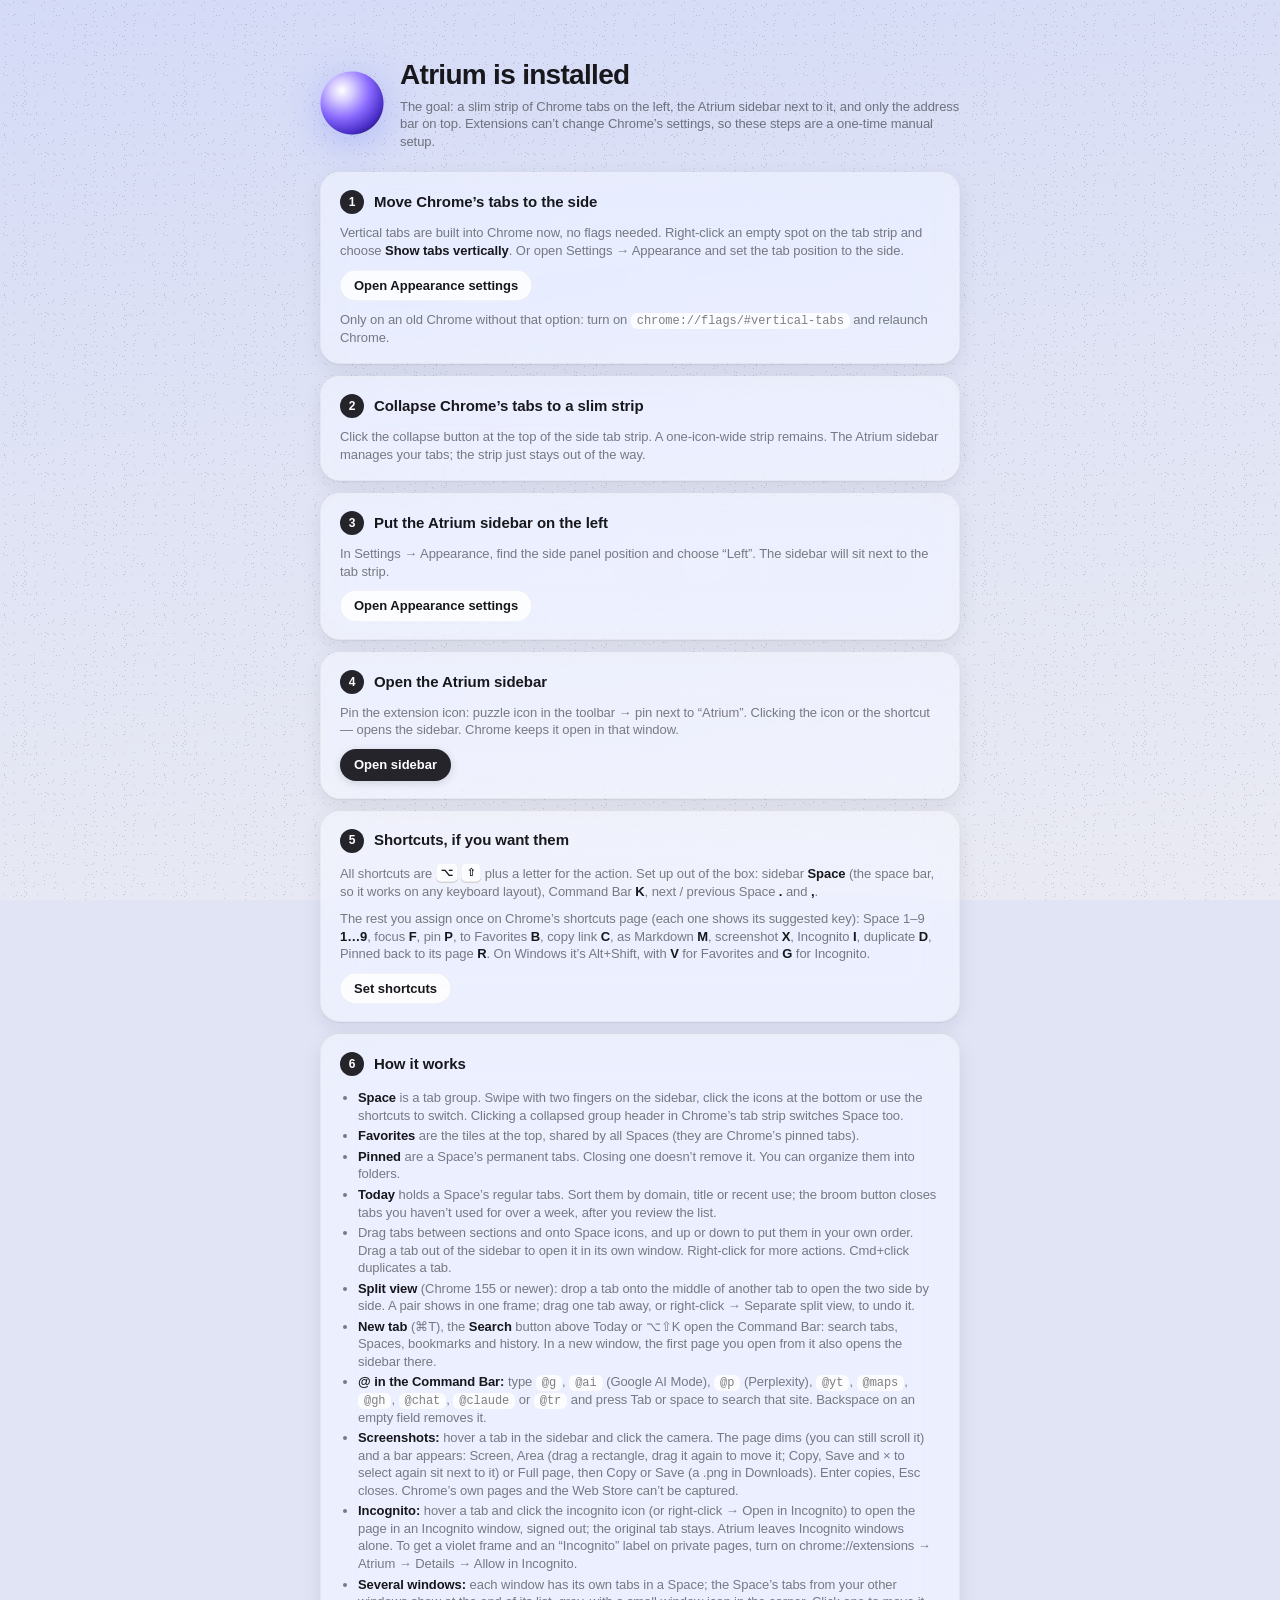
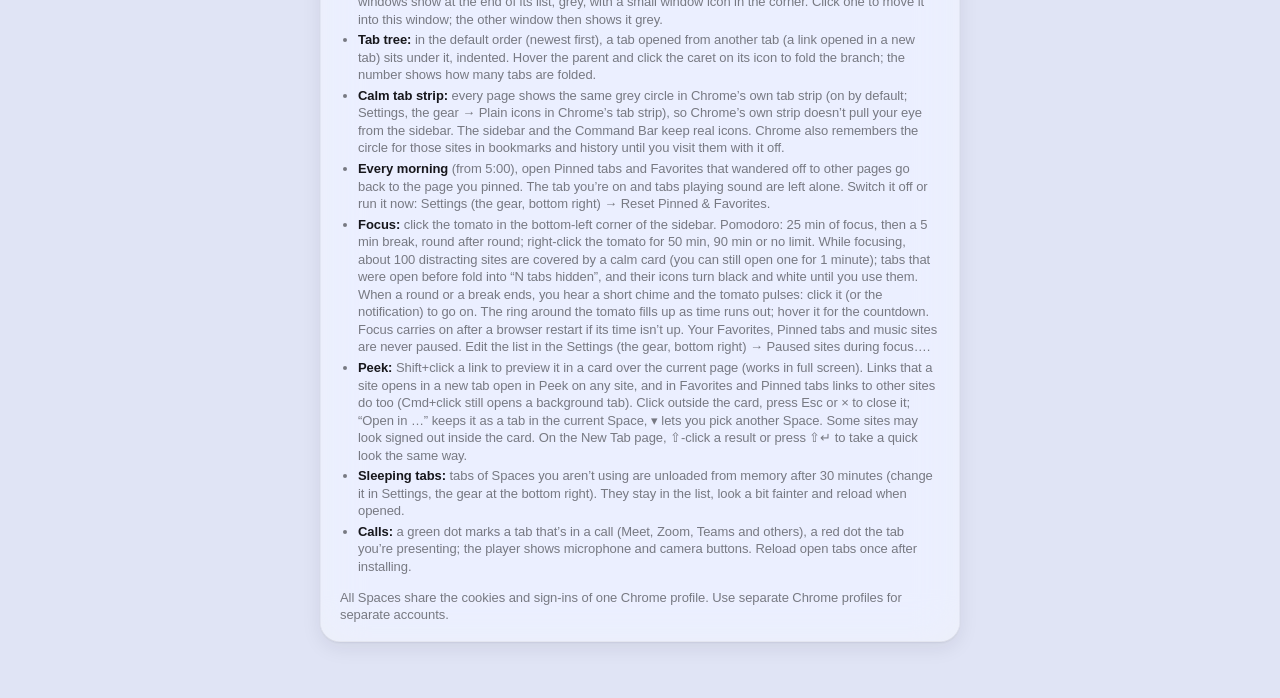
==== onboarding.html @ 85929423 "Atrium 1.5.4 Vertical tabs, Spaces and a sidebar for Chrome: Favorites, Pinned, Today, Command Bar, " ====
<!doctype html>
<html lang="en">
<head>
  <meta charset="utf-8">
  <meta name="viewport" content="width=device-width, initial-scale=1">
  <title>Atrium — Setup</title>
  <link rel="stylesheet" href="ui.css">
  <link rel="icon" href="icons/icon-32.png">
  <style>
    body {
      min-height: 100vh; padding: 56px 16px;
      background-attachment: fixed;
    }
    main { max-width: 640px; margin: 0 auto; display: grid; gap: 12px; }
    .hero { display: flex; gap: 16px; align-items: center; margin-bottom: 10px; }
    .hero img { width: 64px; height: 64px; filter: drop-shadow(0 8px 20px rgba(91, 108, 255, 0.35)); }
    h1 { font-size: 28px; font-weight: 750; letter-spacing: -0.025em; margin: 0 0 4px; }
    p { margin: 0; color: var(--muted); font-weight: 450; }
    .step {
      padding: 18px 20px; display: grid; gap: 10px; border-radius: 20px;
      background: var(--glass); -webkit-backdrop-filter: var(--blur); backdrop-filter: var(--blur);
      box-shadow: inset 0 0.5px 0 var(--glass-edge), inset 0 0 0 0.5px var(--hairline), var(--glass-shadow);
    }
    .step h2 { margin: 0; font-size: 15px; font-weight: 700; display: flex; align-items: center; gap: 10px; }
    .step h2 span {
      width: 24px; height: 24px; border-radius: 999px; display: grid; place-items: center; flex: none;
      background: var(--ui); color: var(--ui-text); font-size: 12px;
    }
    code { background: var(--glass-strong); padding: 1px 6px; border-radius: 6px; font: 500 12px ui-monospace, SFMono-Regular, Menlo, monospace; }
    /* Shortcuts as key caps, sitting on the text line. */
    .keys { display: inline-flex; gap: 3px; vertical-align: 1px; }
    kbd {
      display: inline-grid; place-items: center; min-width: 20px; height: 20px; padding: 0 5px; border-radius: 5px;
      font: 600 11px/1 -apple-system, BlinkMacSystemFont, "SF Pro Text", system-ui, sans-serif; color: var(--text);
      background: var(--glass-strong);
      box-shadow: inset 0 0 0 0.5px var(--hairline), inset 0 -1.5px 0 color-mix(in srgb, var(--text) 14%, transparent);
    }
    .line { display: flex; gap: 8px; align-items: center; flex-wrap: wrap; }
    ul { margin: 0; padding-left: 18px; color: var(--muted); }
    li { margin: 3px 0; }
    b { color: var(--text); }
  </style>
</head>
<body class="paper">
  <main>
    <div class="hero">
      <img src="icons/icon-128.png" alt="">
      <div>
        <h1>Atrium is installed</h1>
        <p>The goal: a slim strip of Chrome tabs on the left, the Atrium sidebar next to it, and only the address bar on top. Extensions can’t change Chrome’s settings, so these steps are a one-time manual setup.</p>
      </div>
    </div>

    <section class="step">
      <h2><span>1</span>Move Chrome’s tabs to the side</h2>
      <p>Vertical tabs are built into Chrome now, no flags needed. Right-click an empty spot on the tab strip and choose <b>Show tabs vertically</b>. Or open Settings → Appearance and set the tab position to the side.</p>
      <div class="line"><button class="btn" data-open="chrome://settings/appearance">Open Appearance settings</button></div>
      <p>Only on an old Chrome without that option: turn on <code>chrome://flags/#vertical-tabs</code> and relaunch Chrome.</p>
    </section>

    <section class="step">
      <h2><span>2</span>Collapse Chrome’s tabs to a slim strip</h2>
      <p>Click the collapse button at the top of the side tab strip. A one-icon-wide strip remains. The Atrium sidebar manages your tabs; the strip just stays out of the way.</p>
    </section>

    <section class="step">
      <h2><span>3</span>Put the Atrium sidebar on the left</h2>
      <p>In Settings → Appearance, find the side panel position and choose “Left”. The sidebar will sit next to the tab strip.</p>
      <div class="line"><button class="btn" data-open="chrome://settings/appearance">Open Appearance settings</button></div>
    </section>

    <section class="step">
      <h2><span>4</span>Open the Atrium sidebar</h2>
      <p>Pin the extension icon: puzzle icon in the toolbar → pin next to “Atrium”. Clicking the icon or the shortcut <span id="k-panel">—</span> opens the sidebar. Chrome keeps it open in that window.</p>
      <div class="line"><button class="btn primary" id="open-panel">Open sidebar</button></div>
    </section>

    <section class="step">
      <h2><span>5</span>Shortcuts, if you want them</h2>
      <p>All shortcuts are <span class="keys"><kbd>⌥</kbd><kbd>⇧</kbd></span> plus a letter for the action. Set up out of the box: sidebar <b>Space</b> (the space bar, so it works on any keyboard layout), Command Bar <b>K</b>, next / previous Space <b>.</b> and <b>,</b>.</p>
      <p>The rest you assign once on Chrome’s shortcuts page (each one shows its suggested key): Space 1–9 <b>1…9</b>, focus <b>F</b>, pin <b>P</b>, to Favorites <b>B</b>, copy link <b>C</b>, as Markdown <b>M</b>, screenshot <b>X</b>, Incognito <b>I</b>, duplicate <b>D</b>, Pinned back to its page <b>R</b>. On Windows it’s Alt+Shift, with <b>V</b> for Favorites and <b>G</b> for Incognito.</p>
      <div class="line"><button class="btn" data-open="chrome://extensions/shortcuts">Set shortcuts</button></div>
    </section>

    <section class="step">
      <h2><span>6</span>How it works</h2>
      <ul>
        <li><b>Space</b> is a tab group. Swipe with two fingers on the sidebar, click the icons at the bottom or use the shortcuts to switch. Clicking a collapsed group header in Chrome’s tab strip switches Space too.</li>
        <li><b>Favorites</b> are the tiles at the top, shared by all Spaces (they are Chrome’s pinned tabs).</li>
        <li><b>Pinned</b> are a Space’s permanent tabs. Closing one doesn’t remove it. You can organize them into folders.</li>
        <li><b>Today</b> holds a Space’s regular tabs. Sort them by domain, title or recent use; the broom button closes tabs you haven’t used for over a week, after you review the list.</li>
        <li>Drag tabs between sections and onto Space icons, and up or down to put them in your own order. Drag a tab out of the sidebar to open it in its own window. Right-click for more actions. Cmd+click duplicates a tab.</li>
        <li><b>Split view</b> (Chrome 155 or newer): drop a tab onto the middle of another tab to open the two side by side. A pair shows in one frame; drag one tab away, or right-click → Separate split view, to undo it.</li>
        <li><b>New tab</b> (⌘T), the <b>Search</b> button above Today or ⌥⇧K open the Command Bar: search tabs, Spaces, bookmarks and history. In a new window, the first page you open from it also opens the sidebar there.</li>
        <li><b>@ in the Command Bar:</b> type <code>@g</code>, <code>@ai</code> (Google AI Mode), <code>@p</code> (Perplexity), <code>@yt</code>, <code>@maps</code>, <code>@gh</code>, <code>@chat</code>, <code>@claude</code> or <code>@tr</code> and press Tab or space to search that site. Backspace on an empty field removes it.</li>
        <li><b>Screenshots:</b> hover a tab in the sidebar and click the camera. The page dims (you can still scroll it) and a bar appears: Screen, Area (drag a rectangle, drag it again to move it; Copy, Save and × to select again sit next to it) or Full page, then Copy or Save (a .png in Downloads). Enter copies, Esc closes. Chrome’s own pages and the Web Store can’t be captured.</li>
        <li><b>Incognito:</b> hover a tab and click the incognito icon (or right-click → Open in Incognito) to open the page in an Incognito window, signed out; the original tab stays. Atrium leaves Incognito windows alone. To get a violet frame and an “Incognito” label on private pages, turn on chrome://extensions → Atrium → Details → Allow in Incognito.</li>
        <li><b>Several windows:</b> each window has its own tabs in a Space; the Space’s tabs from your other windows show at the end of its list, grey, with a small window icon in the corner. Click one to move it into this window; the other window then shows it grey.</li>
        <li><b>Tab tree:</b> in the default order (newest first), a tab opened from another tab (a link opened in a new tab) sits under it, indented. Hover the parent and click the caret on its icon to fold the branch; the number shows how many tabs are folded.</li>
        <li><b>Calm tab strip:</b> every page shows the same grey circle in Chrome’s own tab strip (on by default; Settings, the gear → Plain icons in Chrome’s tab strip), so Chrome’s own strip doesn’t pull your eye from the sidebar. The sidebar and the Command Bar keep real icons. Chrome also remembers the circle for those sites in bookmarks and history until you visit them with it off.</li>
        <li><b>Every morning</b> (from 5:00), open Pinned tabs and Favorites that wandered off to other pages go back to the page you pinned. The tab you’re on and tabs playing sound are left alone. Switch it off or run it now: Settings (the gear, bottom right) → Reset Pinned &amp; Favorites.</li>
        <li><b>Focus:</b> click the tomato in the bottom-left corner of the sidebar. Pomodoro: 25 min of focus, then a 5 min break, round after round; right-click the tomato for 50 min, 90 min or no limit. While focusing, about 100 distracting sites are covered by a calm card (you can still open one for 1 minute); tabs that were open before fold into “N tabs hidden”, and their icons turn black and white until you use them. When a round or a break ends, you hear a short chime and the tomato pulses: click it (or the notification) to go on. The ring around the tomato fills up as time runs out; hover it for the countdown. Focus carries on after a browser restart if its time isn’t up. Your Favorites, Pinned tabs and music sites are never paused. Edit the list in the Settings (the gear, bottom right) → Paused sites during focus….</li>
        <li><b>Peek:</b> Shift+click a link to preview it in a card over the current page (works in full screen). Links that a site opens in a new tab open in Peek on any site, and in Favorites and Pinned tabs links to other sites do too (Cmd+click still opens a background tab). Click outside the card, press Esc or × to close it; “Open in …” keeps it as a tab in the current Space, ▾ lets you pick another Space. Some sites may look signed out inside the card. On the New Tab page, ⇧-click a result or press ⇧↵ to take a quick look the same way.</li>
        <li><b>Sleeping tabs:</b> tabs of Spaces you aren’t using are unloaded from memory after 30 minutes (change it in Settings, the gear at the bottom right). They stay in the list, look a bit fainter and reload when opened.</li>
        <li><b>Calls:</b> a green dot marks a tab that’s in a call (Meet, Zoom, Teams and others), a red dot the tab you’re presenting; the player shows microphone and camera buttons. Reload open tabs once after installing.</li>
      </ul>
      <p>All Spaces share the cookies and sign-ins of one Chrome profile. Use separate Chrome profiles for separate accounts.</p>
    </section>
  </main>
  <script type="module" src="onboarding.js"></script>
</body>
</html>
---- ui.css ----
/* Shared design system: Space-tinted surfaces + iOS 26 "Liquid Glass" materials.
   Used by the side panel, the Command Bar and the onboarding page. */

/* Registered so the Space colour can animate (gradients follow it smoothly). */
@property --accent {
  syntax: '<color>';
  inherits: true;
  initial-value: #5b6cff;
}

:root {
  --accent: #5b6cff;

  /* base */
  --bg: #f3f1f6;
  --text: #17171c;
  --muted: rgba(23, 23, 28, 0.55);
  --faint: rgba(23, 23, 28, 0.32);
  --hairline: rgba(23, 23, 28, 0.08);

  /* glass */
  --glass: rgba(255, 255, 255, 0.42);
  --glass-strong: rgba(255, 255, 255, 0.82);
  --glass-hover: rgba(255, 255, 255, 0.34);
  --glass-edge: rgba(255, 255, 255, 0.75);
  --glass-shadow: 0 1px 2px rgba(20, 20, 40, 0.06), 0 6px 20px rgba(20, 20, 40, 0.08);
  --float-shadow: 0 2px 6px rgba(20, 20, 40, 0.08), 0 18px 48px rgba(20, 20, 40, 0.18);
  --blur: blur(22px) saturate(180%);

  /* tinted backdrop of the current Space */
  /* Pastel paper: warm off-white tinted with the Space colour, a soft top-to-bottom shade and a grain. */
  --paper: #fbf7ef;
  --tint-top: color-mix(in oklab, var(--accent) 22%, var(--paper));
  --tint-mid: color-mix(in oklab, var(--accent) 15%, var(--paper));
  --tint-low: color-mix(in oklab, var(--accent) 10%, var(--paper));
  --grain: url("data:image/svg+xml,%3Csvg xmlns='http://www.w3.org/2000/svg' width='160' height='160'%3E%3Cfilter id='d' x='0' y='0' width='100%25' height='100%25' color-interpolation-filters='sRGB'%3E%3CfeTurbulence type='fractalNoise' baseFrequency='1.1' numOctaves='1' seed='3' stitchTiles='stitch'/%3E%3CfeColorMatrix type='matrix' values='0 0 0 0 0 0 0 0 0 0 0 0 0 0 0 1 0 0 0 0'/%3E%3CfeComponentTransfer%3E%3CfeFuncA type='discrete' tableValues='0 0 0 0 0 1 1'/%3E%3C/feComponentTransfer%3E%3C/filter%3E%3Crect width='100%25' height='100%25' filter='url(%23d)' opacity='0.14'/%3E%3C/svg%3E");

  --danger: #e5484d;
  /* Neutral colour for buttons, selection and focus. The Space colour (--accent) only tints the sidebar background. */
  --ui: #24242a;
  --ui-text: #ffffff;
  --r-sm: 10px;
  --r-md: 14px;
  --r-lg: 20px;
  --ease: cubic-bezier(0.32, 0.72, 0, 1);
  color-scheme: light;
}

@media (prefers-color-scheme: dark) {
  :root {
    --bg: #111114;
    --text: #f2f2f5;
    --muted: rgba(242, 242, 245, 0.58);
    --faint: rgba(242, 242, 245, 0.32);
    --hairline: rgba(255, 255, 255, 0.08);

    --glass: rgba(255, 255, 255, 0.07);
    --glass-strong: rgba(255, 255, 255, 0.16);
    --glass-hover: rgba(255, 255, 255, 0.06);
    --glass-edge: rgba(255, 255, 255, 0.14);
    --glass-shadow: 0 1px 2px rgba(0, 0, 0, 0.3), 0 8px 24px rgba(0, 0, 0, 0.25);
    --float-shadow: 0 2px 8px rgba(0, 0, 0, 0.4), 0 20px 50px rgba(0, 0, 0, 0.5);

    --paper: #1d1b19;
    --ui: #ececf1;
    --ui-text: #141418;
    --tint-top: color-mix(in oklab, var(--accent) 24%, var(--paper));
    --tint-mid: color-mix(in oklab, var(--accent) 17%, var(--paper));
    --tint-low: color-mix(in oklab, var(--accent) 11%, var(--paper));
    --grain: url("data:image/svg+xml,%3Csvg xmlns='http://www.w3.org/2000/svg' width='160' height='160'%3E%3Cfilter id='d' x='0' y='0' width='100%25' height='100%25' color-interpolation-filters='sRGB'%3E%3CfeTurbulence type='fractalNoise' baseFrequency='1.1' numOctaves='1' seed='3' stitchTiles='stitch'/%3E%3CfeColorMatrix type='matrix' values='0 0 0 0 1 0 0 0 0 1 0 0 0 0 1 1 0 0 0 0'/%3E%3CfeComponentTransfer%3E%3CfeFuncA type='discrete' tableValues='0 0 0 0 0 1 1'/%3E%3C/feComponentTransfer%3E%3C/filter%3E%3Crect width='100%25' height='100%25' filter='url(%23d)' opacity='0.12'/%3E%3C/svg%3E");
    color-scheme: dark;
  }
}

* { box-sizing: border-box; }

/* Textured paper backdrop shared by every page: grain on top of a gentle pastel shade. */
.paper {
  background-color: var(--tint-mid);
  background-image: var(--grain), linear-gradient(172deg, var(--tint-top) 0%, var(--tint-mid) 50%, var(--tint-low) 100%);
  background-size: 160px 160px, 100% 100%;
}
[hidden] { display: none !important; }
html, body { margin: 0; }

body {
  font: 500 13px/1.35 -apple-system, BlinkMacSystemFont, "SF Pro Text", "Segoe UI", Roboto, sans-serif;
  letter-spacing: -0.005em;
  color: var(--text);
  background: var(--bg);
  -webkit-font-smoothing: antialiased;
}
button { font: inherit; color: inherit; background: none; border: 0; cursor: pointer; padding: 0; }
input { font: inherit; color: inherit; }
::selection { background: color-mix(in srgb, var(--text) 18%, transparent); }

/* Glass material */
.glass {
  background: var(--glass);
  -webkit-backdrop-filter: var(--blur);
  backdrop-filter: var(--blur);
  box-shadow: inset 0 0.5px 0 var(--glass-edge), inset 0 0 0 0.5px var(--hairline), var(--glass-shadow);
}

.btn-icon {
  width: 24px; height: 24px; border-radius: 999px;
  display: inline-grid; place-items: center; flex: none;
  color: var(--muted); font-size: 15px; line-height: 1;
  transition: background 0.15s, color 0.15s, transform 0.15s var(--ease);
}
.btn-icon:hover { background: var(--glass-strong); color: var(--text); }
.btn-icon:active { transform: scale(0.9); }

.btn {
  padding: 7px 14px; border-radius: 999px; font-weight: 600;
  background: var(--glass-strong); box-shadow: inset 0 0 0 0.5px var(--hairline);
  transition: transform 0.15s var(--ease), filter 0.15s;
}
.btn:hover { filter: brightness(1.04); }
.btn:active { transform: scale(0.97); }
.btn.primary { background: var(--ui); color: var(--ui-text); box-shadow: 0 2px 8px rgba(0, 0, 0, 0.15); }
.btn.danger { color: var(--danger); }

/* Menu */
@keyframes pop { from { opacity: 0; transform: scale(0.96) translateY(-4px); } }
.menu {
  position: fixed; z-index: 50; min-width: 200px; max-width: 270px; padding: 6px;
  border-radius: var(--r-md);
  background: color-mix(in srgb, var(--bg) 92%, transparent);
  -webkit-backdrop-filter: var(--blur); backdrop-filter: var(--blur);
  box-shadow: inset 0 0.5px 0 var(--glass-edge), inset 0 0 0 0.5px var(--hairline), var(--float-shadow);
  animation: pop 0.18s var(--ease);
  transform-origin: top left;
}
.menu button {
  display: block; width: 100%; text-align: left; padding: 7px 10px; border-radius: 8px;
  white-space: nowrap; overflow: hidden; text-overflow: ellipsis;
}
.menu button:hover { background: color-mix(in srgb, var(--text) 8%, transparent); }
.menu .danger { color: var(--danger); }
.menu .danger:hover { background: var(--danger); color: #fff; }
.menu hr { border: 0; border-top: 0.5px solid var(--hairline); margin: 5px 6px; }
.menu button { display: flex; align-items: center; gap: 8px; }
.menu .m-label { flex: 1; min-width: 0; overflow: hidden; text-overflow: ellipsis; }
.menu .m-hint { color: var(--muted); font-size: 12px; flex: none; }
.menu .m-arrow { color: var(--muted); flex: none; font-size: 15px; line-height: 1; }
.menu button:hover .m-hint, .menu button:hover .m-arrow { color: var(--text); }
.menu .label { padding: 6px 10px 3px; color: var(--muted); font-size: 11px; font-weight: 600; text-transform: uppercase; letter-spacing: 0.04em; }

/* Modal */
@keyframes fade { from { opacity: 0; } }
@keyframes rise { from { opacity: 0; transform: translateY(10px) scale(0.97); } }
.modal-back {
  position: fixed; inset: 0; z-index: 60; background: rgba(10, 10, 20, 0.32); -webkit-backdrop-filter: blur(3px); backdrop-filter: blur(3px);
  display: grid; place-items: start center; padding-top: 56px;
  animation: fade 0.2s;
}
.modal {
  width: min(320px, calc(100vw - 20px)); padding: 18px; display: grid; gap: 14px;
  border-radius: var(--r-lg);
  background: color-mix(in srgb, var(--bg) 94%, transparent);
  -webkit-backdrop-filter: var(--blur); backdrop-filter: var(--blur);
  box-shadow: inset 0 0.5px 0 var(--glass-edge), inset 0 0 0 0.5px var(--hairline), var(--float-shadow);
  animation: rise 0.28s var(--ease);
}
.modal h3 { margin: 0; font-size: 15px; font-weight: 700; letter-spacing: -0.01em; }
.modal .field { display: grid; gap: 6px; }
.modal .field-label { color: var(--muted); font-size: 11px; font-weight: 600; }
.icon-grid { display: grid; grid-template-columns: repeat(auto-fill, minmax(34px, 1fr)); gap: 4px; }
.icon-opt {
  height: 34px; border-radius: 10px; display: grid; place-items: center; color: var(--muted);
  transition: background 0.15s, color 0.15s, transform 0.15s var(--ease);
}
.icon-opt svg { width: 18px; height: 18px; }
.icon-opt:hover { background: var(--glass-strong); color: var(--text); }
.icon-opt:active { transform: scale(0.92); }
.icon-opt[aria-pressed=true] { background: var(--ui); color: var(--ui-text); }
.modal input[type=text] {
  padding: 9px 11px; border-radius: var(--r-sm); border: 0;
  background: var(--glass-strong); box-shadow: inset 0 0 0 0.5px var(--hairline);
  font-weight: 500; font-size: 13px;
}
.modal input[type=text]:focus { outline: none; box-shadow: inset 0 0 0 1.5px var(--text), 0 0 0 4px color-mix(in srgb, var(--text) 10%, transparent); }
.modal input[type=text] { width: 100%; min-width: 0; }
.modal .row-inline { display: flex; gap: 8px; }
.modal .row-inline label { min-width: 0; }
.modal .row-inline label:first-child { width: 64px; flex: none; }
.modal .row-inline label:first-child input { text-align: center; font-size: 18px; padding: 6px; }
.modal .row-inline label:last-child { flex: 1; }
.modal .actions { display: flex; justify-content: flex-end; gap: 8px; }
.btn:disabled { opacity: 0.45; cursor: default; filter: none; transform: none; }

/* Checklist dialog (e.g. which stale tabs to close) */
.modal.pick { max-height: calc(100vh - 80px); grid-template-rows: auto auto auto minmax(0, 1fr) auto; }
.pick-note { margin: -6px 0 0; color: var(--muted); font-size: 12px; font-weight: 450; }
.pick-tools { display: flex; gap: 4px; margin: -4px 0 -6px -8px; }
.pick-tools .link { color: var(--muted); font-size: 11px; font-weight: 600; padding: 3px 8px; border-radius: 999px; }
.pick-tools .link:hover { color: var(--text); background: var(--glass-strong); }
.pick-list { overflow-y: auto; display: flex; flex-direction: column; gap: 2px; margin: 0 -6px; padding: 0 2px; }
.pick-row {
  display: flex; align-items: center; gap: 10px; padding: 7px 8px; border-radius: var(--r-sm); cursor: pointer;
  transition: background 0.12s, opacity 0.12s;
}
.pick-row:hover { background: var(--glass-strong); }
.pick-row input { width: 16px; height: 16px; margin: 0; flex: none; accent-color: var(--ui); }
.pick-row:has(input:not(:checked)) { opacity: 0.5; }
.pick-row img { width: 16px; height: 16px; border-radius: 3px; flex: none; }
.pick-text { flex: 1; min-width: 0; display: flex; flex-direction: column; }
.pick-title { white-space: nowrap; overflow: hidden; text-overflow: ellipsis; color: var(--text); font-size: 13px; font-weight: 500; }
.pick-sub { white-space: nowrap; overflow: hidden; text-overflow: ellipsis; color: var(--faint); font-size: 11px; font-weight: 500; }

.swatches { display: flex; gap: 8px; flex-wrap: wrap; }
.swatch {
  width: 24px; height: 24px; border-radius: 50%;
  box-shadow: inset 0 0 0 0.5px rgba(0, 0, 0, 0.15);
  transition: transform 0.2s var(--ease), box-shadow 0.2s;
}
.swatch:hover { transform: scale(1.12); }
.swatch[aria-pressed=true] { box-shadow: 0 0 0 2px var(--bg), 0 0 0 4px currentColor; color: var(--text); transform: scale(1.05); }

/* Toast */
@keyframes toast-in { from { opacity: 0; transform: translate(-50%, 8px); } }
.toast {
  position: fixed; left: 50%; bottom: 72px; transform: translateX(-50%); z-index: 70;
  max-width: calc(100vw - 32px); padding: 9px 16px; border-radius: 999px;
  background: rgba(28, 28, 34, 0.86); color: #fff; font-weight: 600; font-size: 12px;
  -webkit-backdrop-filter: var(--blur); backdrop-filter: var(--blur);
  box-shadow: var(--float-shadow);
  animation: toast-in 0.25s var(--ease);
}

/* Multi-line field and segmented choice (focus dialog, blocked sites) */
.modal textarea {
  width: 100%; min-width: 0; box-sizing: border-box; resize: vertical;
  padding: 9px 11px; border-radius: var(--r-sm); border: 0; color: inherit;
  background: var(--glass-strong); box-shadow: inset 0 0 0 0.5px var(--hairline);
  font: 500 12px/1.55 ui-monospace, SFMono-Regular, Menlo, monospace;
}
.modal textarea:focus { outline: none; box-shadow: inset 0 0 0 1.5px var(--text), 0 0 0 4px color-mix(in srgb, var(--text) 10%, transparent); }
.modal .field-note { color: var(--muted); font-size: 11px; font-weight: 450; line-height: 1.4; }
.seg {
  display: flex; padding: 2px; gap: 2px; border-radius: 10px;
  background: var(--glass-strong); box-shadow: inset 0 0 0 0.5px var(--hairline);
}
.seg-opt {
  flex: 1; padding: 6px 4px; border-radius: 8px; font-size: 12px; font-weight: 600; color: var(--muted);
  white-space: nowrap; transition: background 0.15s, color 0.15s;
}
.seg-opt:hover { color: var(--text); }
.seg-opt[aria-pressed=true] { background: var(--bg); color: var(--text); box-shadow: 0 1px 3px rgba(0, 0, 0, 0.12), inset 0 0 0 0.5px var(--hairline); }

.modal .modal-text { margin: -4px 0 0; color: var(--muted); font-size: 12.5px; font-weight: 450; line-height: 1.45; }

/* Dark site icons on a dark background, turned light (watchDarkIcons in shared.js) */
img.inv { filter: invert(1) hue-rotate(180deg); }
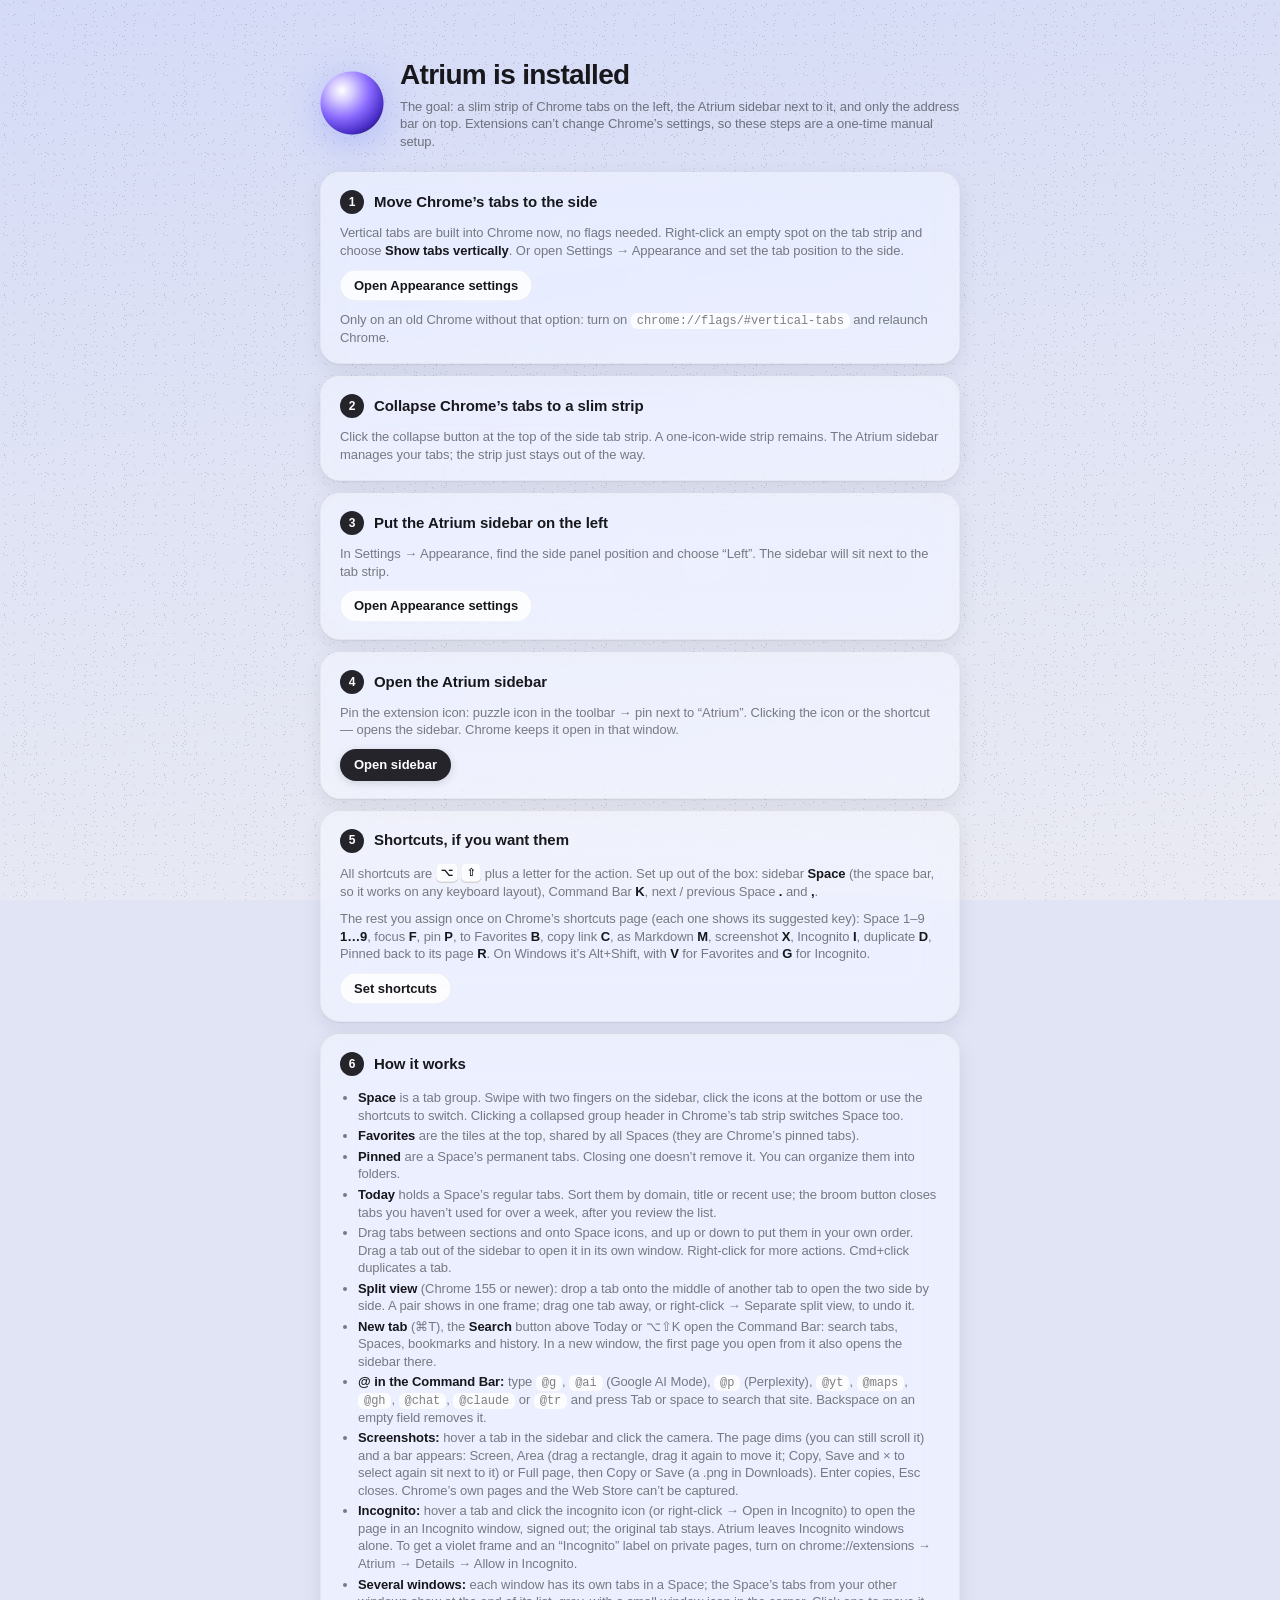
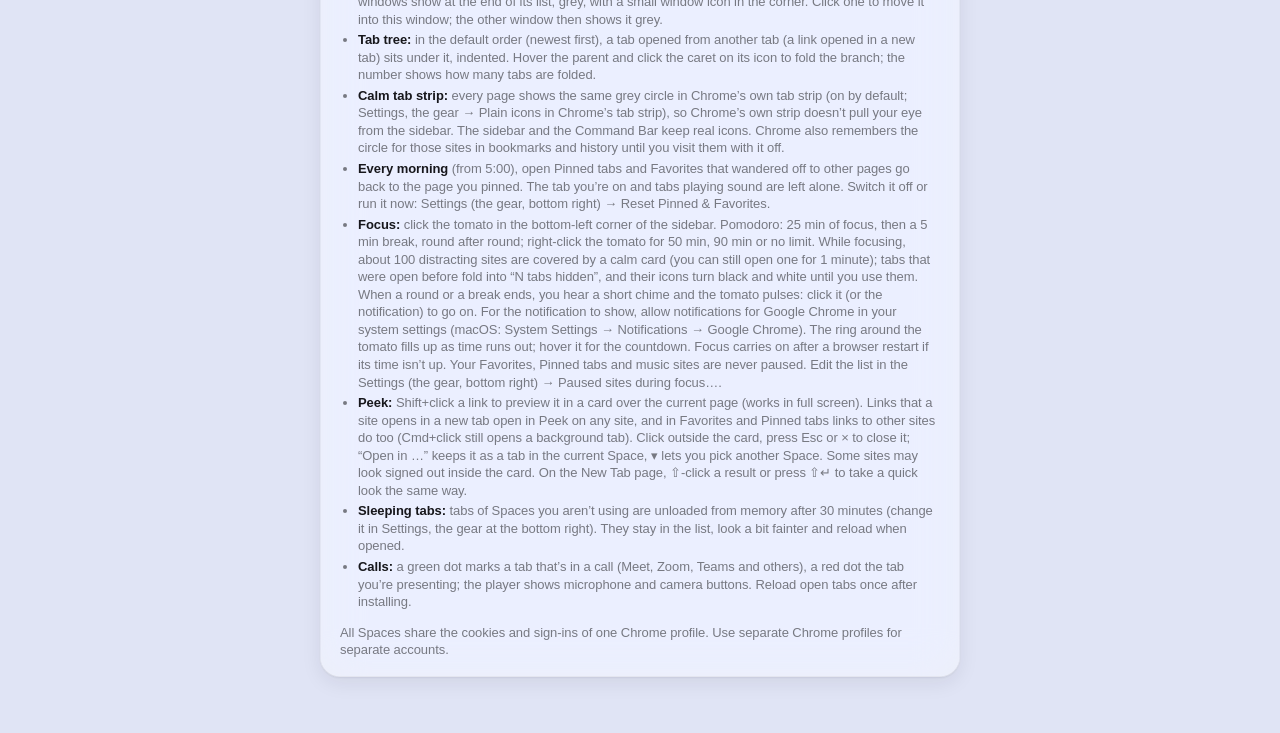
==== commit c8d0a492: "Atrium 1.5.21 - Google Docs, Sheets, Slides and Forms keep their own icons - Focus: end-of-round not" ====
--- a/onboarding.html
+++ b/onboarding.html
@@ -99,7 +99,7 @@
         <li><b>Tab tree:</b> in the default order (newest first), a tab opened from another tab (a link opened in a new tab) sits under it, indented. Hover the parent and click the caret on its icon to fold the branch; the number shows how many tabs are folded.</li>
         <li><b>Calm tab strip:</b> every page shows the same grey circle in Chrome’s own tab strip (on by default; Settings, the gear → Plain icons in Chrome’s tab strip), so Chrome’s own strip doesn’t pull your eye from the sidebar. The sidebar and the Command Bar keep real icons. Chrome also remembers the circle for those sites in bookmarks and history until you visit them with it off.</li>
         <li><b>Every morning</b> (from 5:00), open Pinned tabs and Favorites that wandered off to other pages go back to the page you pinned. The tab you’re on and tabs playing sound are left alone. Switch it off or run it now: Settings (the gear, bottom right) → Reset Pinned &amp; Favorites.</li>
-        <li><b>Focus:</b> click the tomato in the bottom-left corner of the sidebar. Pomodoro: 25 min of focus, then a 5 min break, round after round; right-click the tomato for 50 min, 90 min or no limit. While focusing, about 100 distracting sites are covered by a calm card (you can still open one for 1 minute); tabs that were open before fold into “N tabs hidden”, and their icons turn black and white until you use them. When a round or a break ends, you hear a short chime and the tomato pulses: click it (or the notification) to go on. The ring around the tomato fills up as time runs out; hover it for the countdown. Focus carries on after a browser restart if its time isn’t up. Your Favorites, Pinned tabs and music sites are never paused. Edit the list in the Settings (the gear, bottom right) → Paused sites during focus….</li>
+        <li><b>Focus:</b> click the tomato in the bottom-left corner of the sidebar. Pomodoro: 25 min of focus, then a 5 min break, round after round; right-click the tomato for 50 min, 90 min or no limit. While focusing, about 100 distracting sites are covered by a calm card (you can still open one for 1 minute); tabs that were open before fold into “N tabs hidden”, and their icons turn black and white until you use them. When a round or a break ends, you hear a short chime and the tomato pulses: click it (or the notification) to go on. For the notification to show, allow notifications for Google Chrome in your system settings (macOS: System Settings → Notifications → Google Chrome). The ring around the tomato fills up as time runs out; hover it for the countdown. Focus carries on after a browser restart if its time isn’t up. Your Favorites, Pinned tabs and music sites are never paused. Edit the list in the Settings (the gear, bottom right) → Paused sites during focus….</li>
         <li><b>Peek:</b> Shift+click a link to preview it in a card over the current page (works in full screen). Links that a site opens in a new tab open in Peek on any site, and in Favorites and Pinned tabs links to other sites do too (Cmd+click still opens a background tab). Click outside the card, press Esc or × to close it; “Open in …” keeps it as a tab in the current Space, ▾ lets you pick another Space. Some sites may look signed out inside the card. On the New Tab page, ⇧-click a result or press ⇧↵ to take a quick look the same way.</li>
         <li><b>Sleeping tabs:</b> tabs of Spaces you aren’t using are unloaded from memory after 30 minutes (change it in Settings, the gear at the bottom right). They stay in the list, look a bit fainter and reload when opened.</li>
         <li><b>Calls:</b> a green dot marks a tab that’s in a call (Meet, Zoom, Teams and others), a red dot the tab you’re presenting; the player shows microphone and camera buttons. Reload open tabs once after installing.</li>
--- a/ui.css
+++ b/ui.css
@@ -228,6 +228,10 @@
   box-shadow: var(--float-shadow);
   animation: toast-in 0.25s var(--ease);
 }
+.toast.long {
+  width: max-content; max-width: min(280px, calc(100vw - 32px)); padding: 11px 14px; border-radius: 14px;
+  font-weight: 500; font-size: 12.5px; line-height: 1.45; text-align: left; text-wrap: pretty;
+}
 
 /* Multi-line field and segmented choice (focus dialog, blocked sites) */
 .modal textarea {
@@ -253,3 +257,29 @@
 
 /* Dark site icons on a dark background, turned light (watchDarkIcons in shared.js) */
 img.inv { filter: invert(1) hue-rotate(180deg); }
+
+/* A message with an icon and a title: what it's about at a glance. */
+.toast.rich { display: flex; align-items: flex-start; gap: 10px; font-weight: 500; }
+.toast .t-ico {
+  width: 26px; height: 26px; flex: none; border-radius: 8px; display: grid; place-items: center;
+  background: rgba(255, 255, 255, 0.12); color: #fff;
+}
+.toast .t-ico svg { width: 15px; height: 15px; display: block; }
+.toast[data-tone="focus"] .t-ico { background: rgba(232, 77, 61, 0.22); color: #ff7a6b; }
+.toast[data-tone="error"] .t-ico { background: rgba(255, 159, 10, 0.22); color: #ffb340; }
+.toast[data-tone="done"] .t-ico { background: rgba(52, 199, 89, 0.22); color: #5fd38a; }
+.toast .t-body { display: grid; gap: 1px; min-width: 0; }
+.toast .t-title { font-weight: 650; font-size: 12.5px; }
+.toast.rich .t-text { color: rgba(255, 255, 255, 0.72); font-size: 12px; line-height: 1.4; }
+.toast.rich .t-text:only-child { color: #fff; font-weight: 600; }
+
+.toast .t-act {
+  justify-self: start; margin-top: 7px; padding: 5px 11px; border-radius: 999px; font: inherit; font-size: 12px; font-weight: 600;
+  color: #1c1a26; background: #fff; border: 0; cursor: pointer;
+}
+.toast .t-act:hover { background: #ecebf3; }
+.toast .t-x {
+  margin-left: auto; width: 20px; height: 20px; flex: none; border: 0; border-radius: 999px; display: grid; place-items: center;
+  background: transparent; color: rgba(255, 255, 255, 0.55); font-size: 15px; line-height: 1; cursor: pointer;
+}
+.toast .t-x:hover { color: #fff; background: rgba(255, 255, 255, 0.12); }
